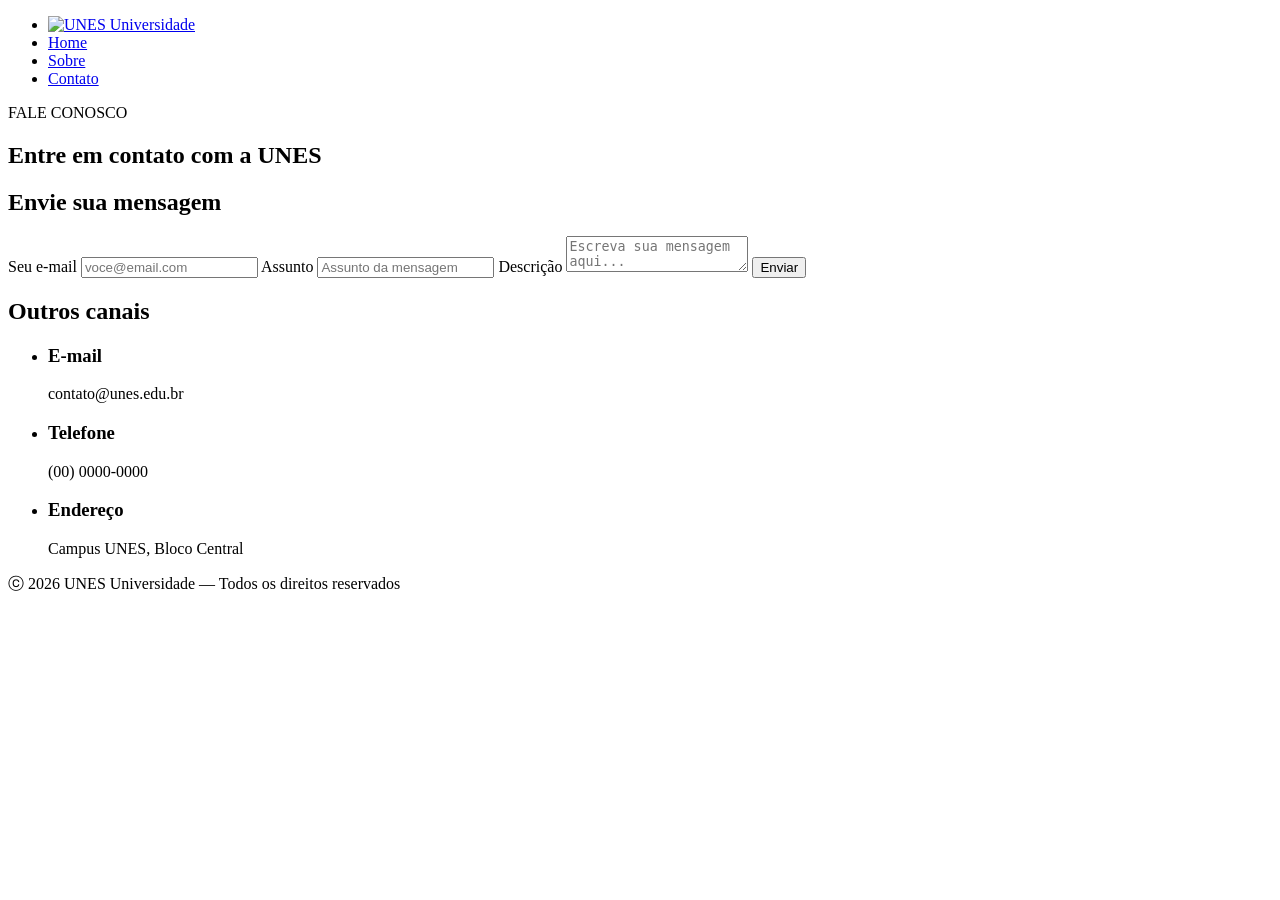
==== contato.html @ 6c3b145b "feat: página de contato" ====
<!DOCTYPE html>
<html lang="pt-br">
<head>
    <meta charset="UTF-8">
    <meta name="viewport" content="width=device-width, initial-scale=1.0">
    <link rel="stylesheet" href="./css/style.css">
    <link rel="icon" type="image/x-icon" href="./imagens/icon.ico">
    <link rel="preconnect" href="https://fonts.googleapis.com">
    <link rel="preconnect" href="https://fonts.gstatic.com" crossorigin>
    <link href="https://fonts.googleapis.com/css2?family=Montserrat:wght@300;400;500;600;700;800;900&display=swap" rel="stylesheet">
    <title>Contato | UNES</title>
</head>
<body>
    <header>
        <nav>
            <ul>
                <li class="logo"><a href="index.html"><img src="./imagens/logo.png" alt="UNES Universidade"></a></li>
                <li><a href="index.html">Home</a></li>
                <li><a href="quemsomos.html">Sobre</a></li>
                <li><a href="contato.html" class="pagina-atual">Contato</a></li>
            </ul>
        </nav>
    </header>
    <main>
        <section class="banner-section banner-interno">
            <span>FALE CONOSCO</span>
            <h1>Entre em contato com a UNES</h1>
        </section>
        <section>
            <div class="contato-grid">
                <div class="form-coluna">
                    <h2 class="h2-titulo">Envie sua mensagem</h2>
                    <form id="form-contato">
                        <label for="email">Seu e-mail</label>
                        <input type="email" id="email" name="email" placeholder="voce@email.com">
                        <label for="assunto">Assunto</label>
                        <input type="text" id="assunto" name="assunto" placeholder="Assunto da mensagem">
                        <label for="descricao">Descrição</label>
                        <textarea id="descricao" name="descricao" placeholder="Escreva sua mensagem aqui..."></textarea>
                        <button type="submit" class="banner-section-button" id="form-button">Enviar</button>                      
                    </form>
                </div>
                <div class="canais-coluna">
                    <h2 class="h2-titulo">Outros canais</h2>
                    <ul class="lista-canais">
                        <li>
                            <div class="icone-canal"></div>
                            <div>
                                <h3>E-mail</h3>
                                <p class="p-canais">contato@unes.edu.br</p>
                            </div>
                        </li>
                        <li>
                            <div class="icone-canal"></div>
                            <div>
                                <h3>Telefone</h3>
                                <p class="p-canais">(00) 0000-0000</p>
                            </div>
                        </li>
                        <li>
                            <div class="icone-canal"></div>
                            <div>
                                <h3>Endereço</h3>
                                <p class="p-canais">Campus UNES, Bloco Central</p>
                            </div>
                        </li>
                    </ul>
                </div>
            </div>
        </section>
    </main>
    <footer>
        <p class="copyright">ⓒ 2026 UNES Universidade — Todos os direitos reservados</p>
    </footer>
    <script>
        const formulario = document.getElementById("form-contato");
        formulario.addEventListener("submit", function(event) {
            event.preventDefault();
            alert("Mensagem enviada!");
        });
    </script>  
</body>
</html>
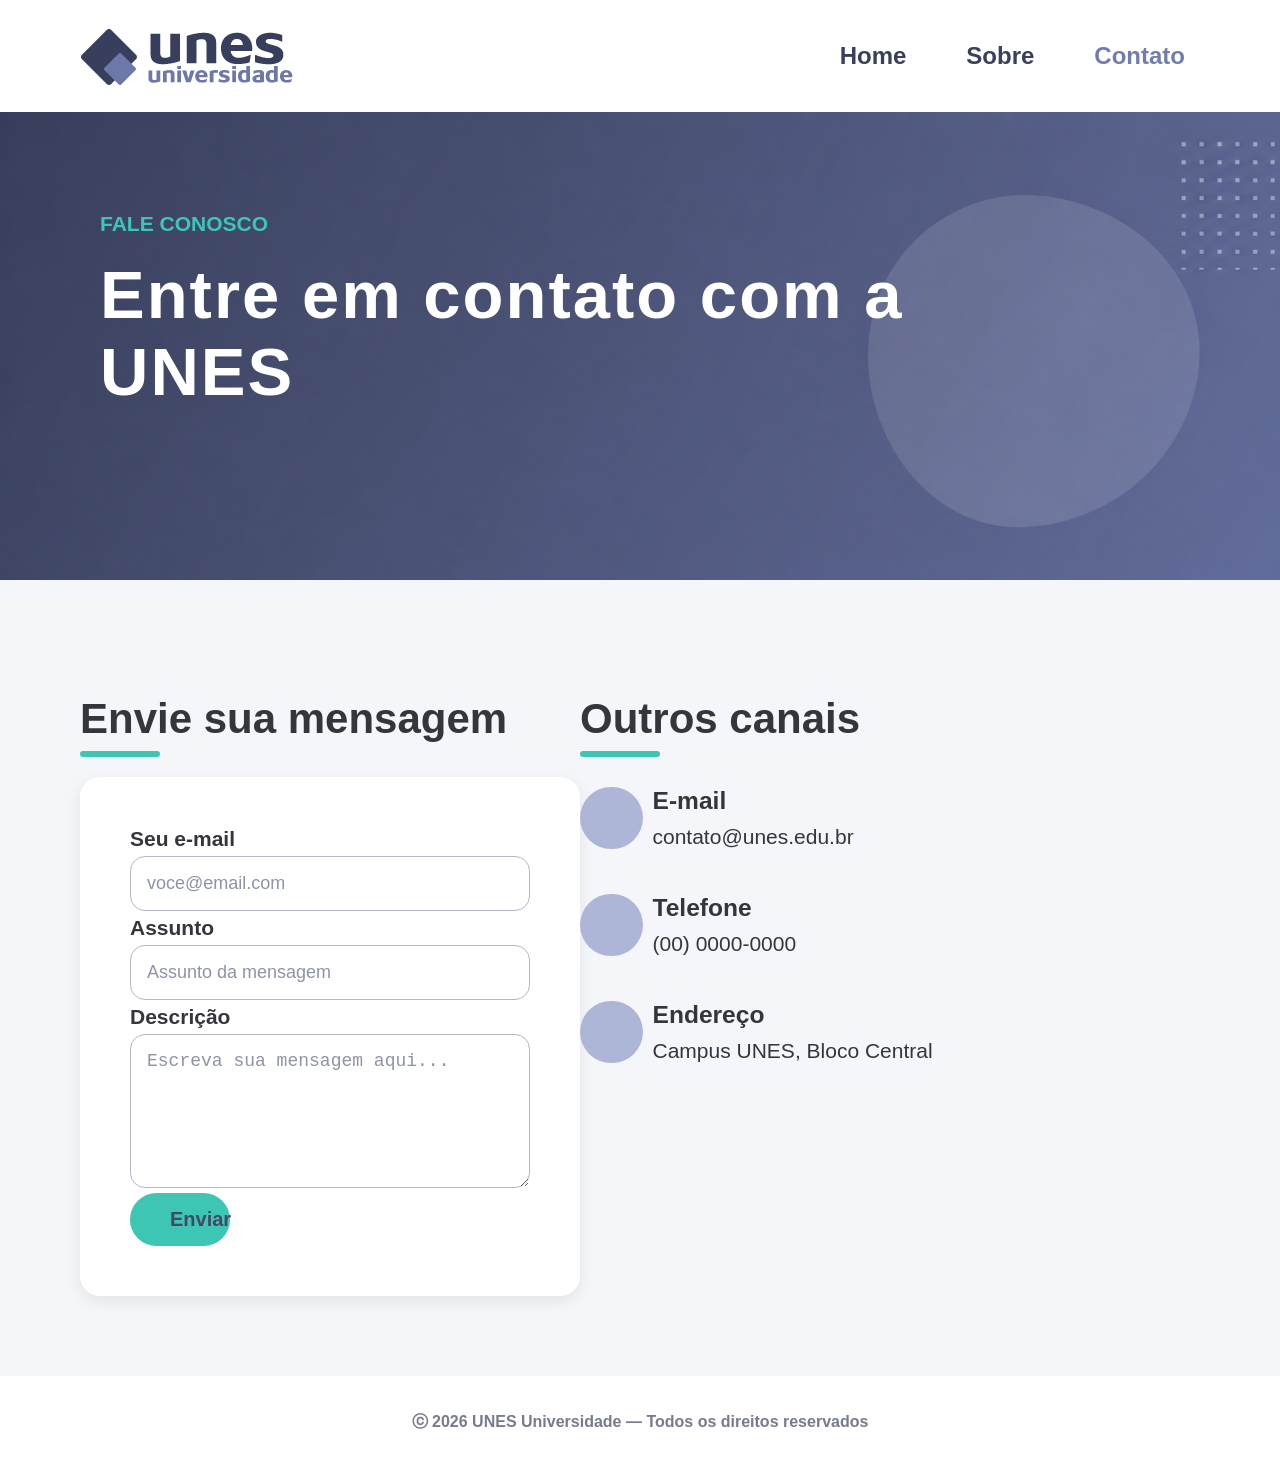
==== commit 0b612cbb: "refactor: altera o título da página" ====
--- a/contato.html
+++ b/contato.html
@@ -8,7 +8,7 @@
     <link rel="preconnect" href="https://fonts.googleapis.com">
     <link rel="preconnect" href="https://fonts.gstatic.com" crossorigin>
     <link href="https://fonts.googleapis.com/css2?family=Montserrat:wght@300;400;500;600;700;800;900&display=swap" rel="stylesheet">
-    <title>Contato | UNES</title>
+    <title>Contato | UNES Universidade</title>
 </head>
 <body>
     <header>
@@ -80,4 +80,4 @@
         });
     </script>  
 </body>
-</html>+</html>
--- a/css/style.css
+++ b/css/style.css
@@ -0,0 +1,310 @@
+body {
+    margin: 0;
+    font-family: 'Montserrat', sans-serif;
+    overflow-x: hidden;
+    color: #35363d;
+}
+
+p {
+    margin-left: 0;
+    margin-right: 0;
+}
+
+/* header/nav   */
+
+header {
+    margin: 0;
+    padding: 0;
+    border: none;
+    background-color: white;
+}
+
+nav ul {
+    display: flex;
+    align-items: center;
+    list-style: none;
+    margin: 0;
+    padding: 27.5px;
+    padding-left: 80px;
+    padding-right: 80px;
+    font-size: 20px;
+    font-weight: lighter;
+    margin-right: 15px;
+    gap: 60px;
+}
+
+.logo {
+    margin-right: auto;
+}
+
+ul li a {
+    display: flex;
+    align-items: center;
+    justify-content: center;
+    color: #39405e;
+    text-decoration-color: transparent;
+    transition: text-decoration-color .075s ease-in-out;
+    text-underline-offset: 8px;
+    text-decoration-thickness: 4px;
+    font-size: 24px;
+    font-weight: 600;
+}
+
+ul li a:hover{
+    text-decoration: underline;
+    text-decoration-color: #3ec6b5;
+    text-decoration-thickness: 4px;
+}
+
+.pagina-atual {
+    color: #727dab;
+}
+
+/* banner */
+
+.banner-section {
+    background-image: url("../imagens/fundo.png");
+    background-size: cover;
+    background-position: center 0px;
+    background-repeat: no-repeat;
+    padding-left: 100px;
+    color: white;
+}
+
+.banner-section h1 {
+    font-size: 67px;
+    font-weight: bolder;
+    margin: 20px 0px 20px;
+    letter-spacing: 2px;
+}
+
+.banner-section span {
+    color: #3ec6b5;
+    font-weight: 550;
+}
+
+.banner-section p {
+    margin: 0px 0px 30px 0px;
+}
+
+.banner-section a {
+    text-decoration: none;
+    color: #424968;
+}
+
+.banner-section-button {
+    display: inline-block;
+    color: #424968;
+    font-size: 20px;
+    padding: 18px 40px 18px 40px;
+    background-color: #3ec6b5;
+    border-radius: 30px;
+    font-weight: 550;
+    border: none;
+    cursor: pointer;
+    transition: transform 0.2s ease-in-out;
+}
+
+.banner-section-button:hover {
+    transform: scale(1.025);
+}
+
+.banner-interno {
+    padding-top: 100px;
+    padding-bottom: 150px;
+}
+
+/* títulos e sections */
+
+section {
+    background-color: #f5f6fa;
+    margin: 0;
+    padding: 80px;
+    padding-right: 200px;
+    font-size: 21px;
+}
+
+.sobre-a-universidade {
+    background-color: #f5f6fa;
+    margin: 0 auto;
+    padding: 80px 340px 30px 340px;
+}
+
+main img {
+    display: block;
+    width: 100%;
+    height: 720px;
+    object-fit: cover;
+}
+
+.h2-titulo {
+    margin-bottom: 20px;
+    font-size: 42px;
+    font-weight: 700;
+}
+
+.h2-titulo::after {
+    content: "";
+    display: block;
+    width: 80px;
+    height: 6px;
+    background-color: #3ec6b5;
+    margin-top: 8px;
+    border-radius: 5px;
+}
+
+/* cards */
+
+.caixas {
+    display: flex;
+    justify-content: center;
+}
+
+.caixa {
+    background-color: white;
+    padding: 30px;
+    border-radius: 20px;
+    box-shadow: 0 5px 15px rgba(0, 0, 0, 0.08);
+    width: 350px;
+}
+
+.quadrado {
+    width: 47px;
+    height: 47px;
+    border-radius: 9px;
+    background: linear-gradient(135deg, #687eae, #3ec6b5);
+    margin-bottom: 15px;
+}
+
+.competencias {
+    padding: 0;
+    padding-left: 0;
+    padding-right: 0;
+    padding-bottom: 150px;
+}
+
+/* formulário contato */
+
+#form-contato {
+    display: flex;
+    flex-direction: column;
+    gap: 5px;
+    background-color: white;
+    padding: 50px;
+    border-radius: 20px;
+    box-shadow: 0 5px 15px rgba(0, 0, 0, 0.08);
+    font-weight: bold;
+}
+
+.contato-grid {
+    display: flex;
+    align-items: flex-start;
+}
+
+.form-coluna, .canais-coluna {
+    flex: 1;
+}
+
+.lista-canais {
+    list-style: none;
+    margin: 0;
+    padding: 0;
+    flex-direction: column;
+    align-items: flex-start;
+    display: flex;
+    gap: 25px;
+}
+
+.lista-canais li {
+    display: flex;
+    align-items: center;
+}
+
+.icone-canal {
+    width: 62.5px;
+    height: 62.5px;
+    min-width: 62.5px;
+    border-radius: 50%;
+    background-color: #aeb6d8;
+}
+
+input, textarea {
+    border: 1px solid #b1b6c9;
+    font-size: 18px;
+    padding: 16px;
+    border-radius: 15px;
+}
+
+textarea {
+    height: 120px;
+}
+
+input::placeholder, textarea::placeholder {
+    color: #8e93a8;
+}
+
+#form-button {
+    width: 25%;
+    padding-top: 15px;
+    padding-bottom: 15px;
+}
+
+.lista-canais h3, .lista-canais p {
+    margin: 10px;
+}
+
+.p-canais {
+    margin-left: 10px;
+}
+
+/* quemsomos.html */
+
+#objetivos {
+    padding-top: 10px;
+    font-size: 21px;
+}
+
+.motivos {
+    padding-left: 0;
+    padding-right: 0;
+    padding-top: 0;
+    padding-bottom: 0;
+}
+
+.motivos-row {
+    display: flex;
+    width: 1230px;
+    margin: 0 auto;
+    margin-top: 0;
+    margin-bottom: 0;
+}
+
+.cima {
+    gap: 0;
+    padding-bottom: 30px;
+}
+
+.baixo {
+    gap: 0;
+}
+
+.cima .caixa {
+    flex: 1;
+}
+
+.baixo .caixa {
+    flex: 1;
+}
+
+/* footer */
+
+footer {
+    text-align: center;
+}
+
+.copyright {
+    color: #777b8d;
+    padding-top: 20px;
+    padding-bottom: 20px;
+    font-weight: bold;
+}
